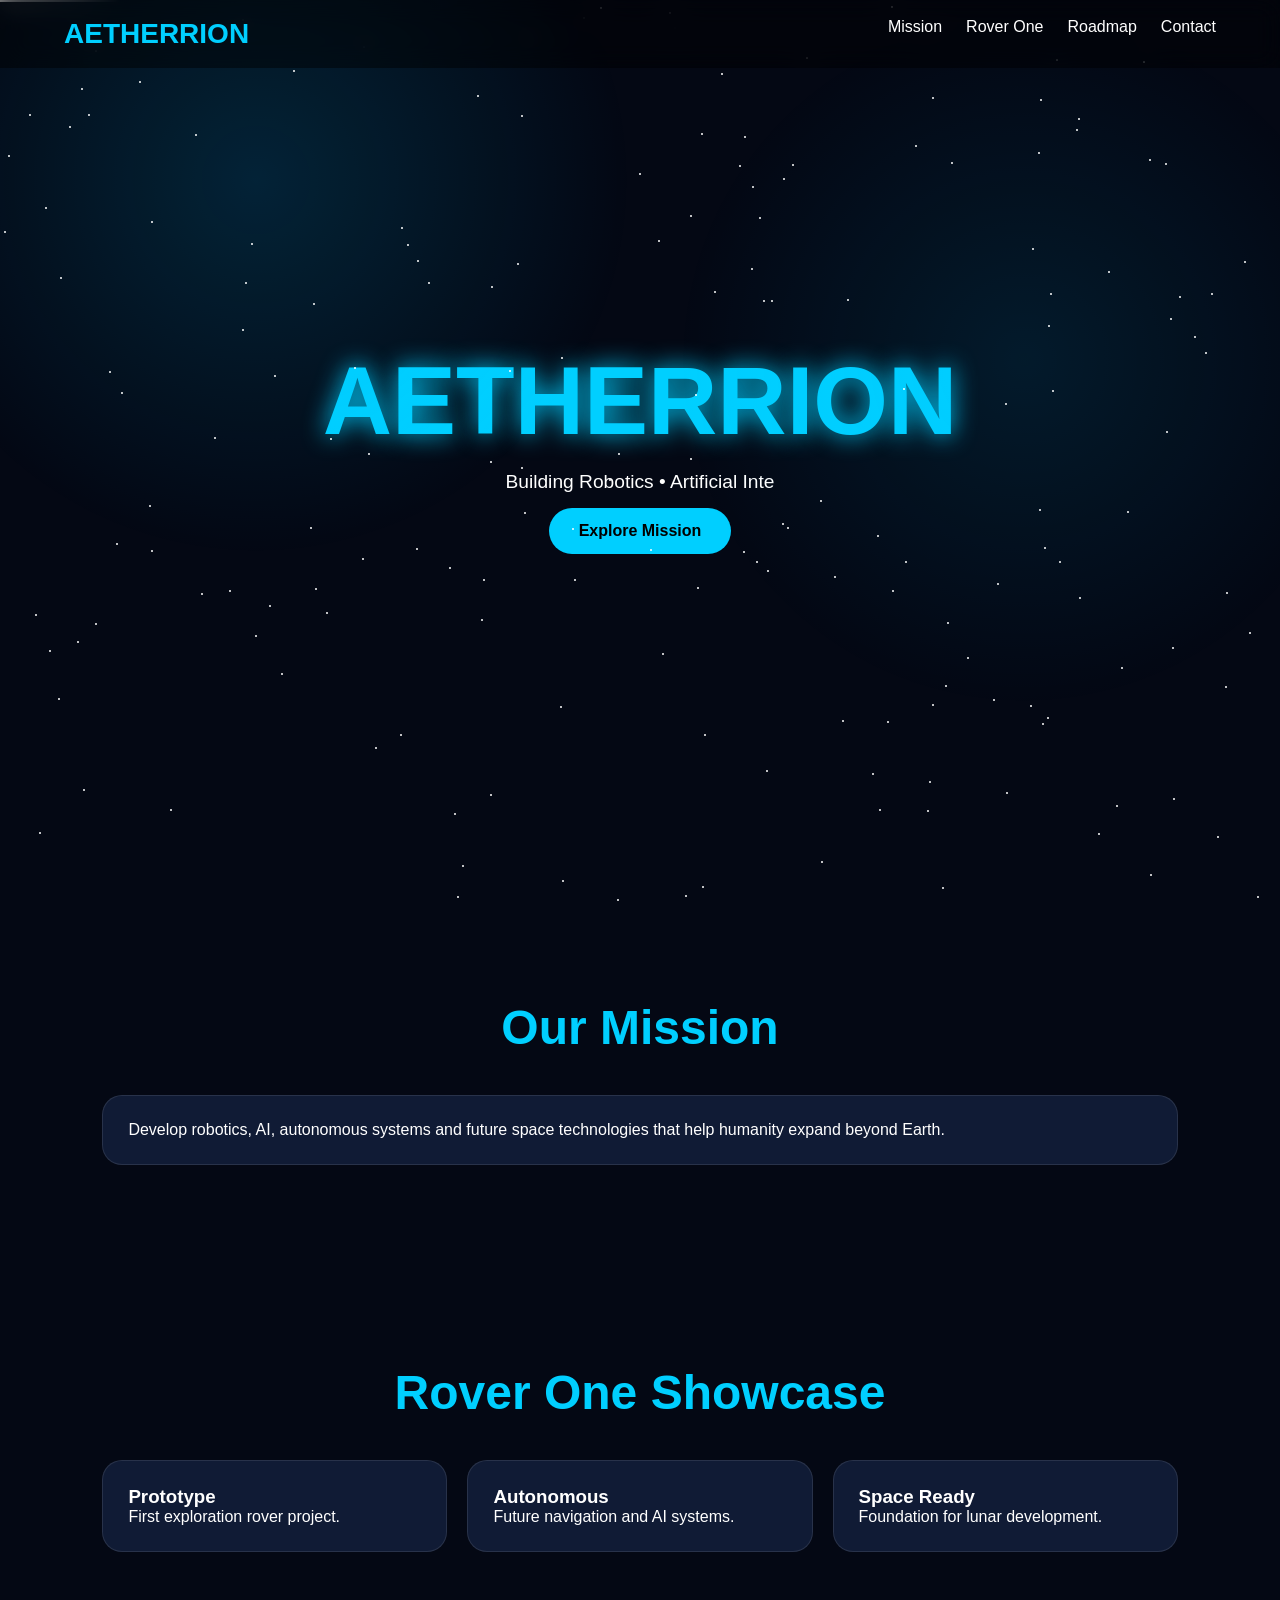
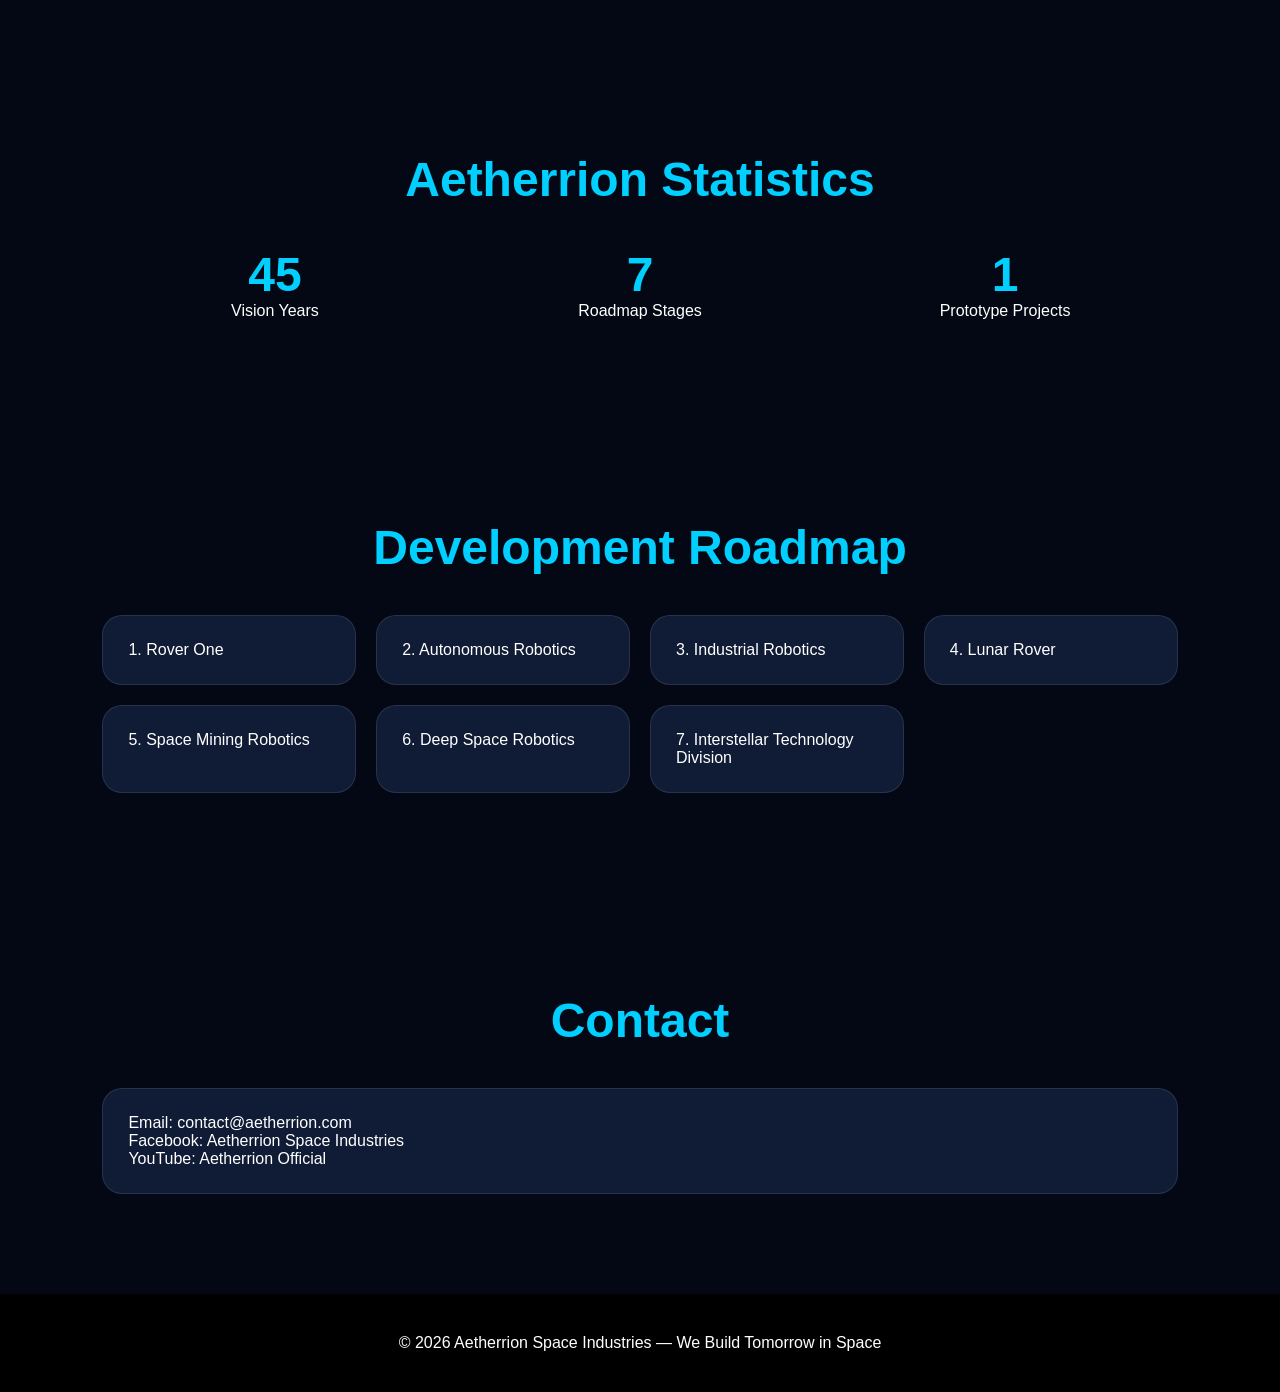
==== Index.html @ af01d2f5 "Add initial HTML structure for Aetherrion website Signed-off-by: Aetherrionspaceindustries <Aetherri" ====
<!DOCTYPE html>
<html lang="en">
<head>
<meta charset="UTF-8">
<meta name="viewport" content="width=device-width, initial-scale=1.0">
<title>Aetherrion V4 Ultra Premium</title>
<style>
*{margin:0;padding:0;box-sizing:border-box;scroll-behavior:smooth}
body{font-family:Arial,sans-serif;background:#040814;color:#fff;overflow-x:hidden}
body::before{
content:'';position:fixed;inset:0;
background:
radial-gradient(circle at 20% 20%,rgba(0,191,255,.15),transparent 30%),
radial-gradient(circle at 80% 40%,rgba(0,191,255,.1),transparent 30%);
pointer-events:none}
nav{position:fixed;top:0;width:100%;padding:18px 5%;display:flex;justify-content:space-between;
background:rgba(0,0,0,.45);backdrop-filter:blur(12px);z-index:999}
.logo{font-size:28px;font-weight:bold;color:#00cfff}
nav ul{display:flex;gap:24px;list-style:none}
nav a{text-decoration:none;color:#fff}
.hero{height:100vh;display:flex;flex-direction:column;justify-content:center;align-items:center;text-align:center}
.hero h1{font-size:6rem;color:#00cfff;text-shadow:0 0 25px #00cfff}
.hero p{max-width:800px;padding:15px;font-size:1.2rem}
.btn{padding:14px 30px;border-radius:30px;background:#00cfff;color:#000;text-decoration:none;font-weight:bold}
section{padding:100px 8%}
.title{text-align:center;color:#00cfff;font-size:3rem;margin-bottom:40px}
.card{background:#101b35;border:1px solid rgba(255,255,255,.1);padding:25px;border-radius:20px;transition:.3s}
.card:hover{transform:translateY(-8px);box-shadow:0 0 25px rgba(0,191,255,.5)}
.grid{display:grid;grid-template-columns:repeat(auto-fit,minmax(250px,1fr));gap:20px}
.stats{display:grid;grid-template-columns:repeat(auto-fit,minmax(200px,1fr));gap:20px}
.stat{text-align:center}
.stat h3{font-size:3rem;color:#00cfff}
.timeline{display:grid;grid-template-columns:repeat(auto-fit,minmax(220px,1fr));gap:20px}
footer{text-align:center;padding:40px;background:#000}
.star{position:fixed;width:2px;height:2px;background:white;border-radius:50%;animation:twinkle 3s infinite}
@keyframes twinkle{50%{opacity:.2}}
.shooting{position:fixed;width:120px;height:2px;background:linear-gradient(to right,#fff,transparent);
animation:shoot 8s linear infinite}
@keyframes shoot{
0%{transform:translate(-200px,-100px)}
100%{transform:translate(120vw,80vh)}
}
@media(max-width:768px){
.hero h1{font-size:3rem}
nav ul{display:none}
}
</style>
</head>
<body>
<div class="shooting"></div>
<nav>
<div class="logo">AETHERRION</div>
<ul>
<li><a href="#mission">Mission</a></li>
<li><a href="#rover">Rover One</a></li>
<li><a href="#roadmap">Roadmap</a></li>
<li><a href="#contact">Contact</a></li>
</ul>
</nav>

<section class="hero">
<h1>AETHERRION</h1>
<p id="typing"></p>
<a class="btn" href="#mission">Explore Mission</a>
</section>

<section id="mission">
<h2 class="title">Our Mission</h2>
<div class="card">
Develop robotics, AI, autonomous systems and future space technologies that help humanity expand beyond Earth.
</div>
</section>

<section id="rover">
<h2 class="title">Rover One Showcase</h2>
<div class="grid">
<div class="card"><h3>Prototype</h3><p>First exploration rover project.</p></div>
<div class="card"><h3>Autonomous</h3><p>Future navigation and AI systems.</p></div>
<div class="card"><h3>Space Ready</h3><p>Foundation for lunar development.</p></div>
</div>
</section>

<section>
<h2 class="title">Aetherrion Statistics</h2>
<div class="stats">
<div class="stat"><h3 id="c1">0</h3><p>Vision Years</p></div>
<div class="stat"><h3 id="c2">0</h3><p>Roadmap Stages</p></div>
<div class="stat"><h3 id="c3">0</h3><p>Prototype Projects</p></div>
</div>
</section>

<section id="roadmap">
<h2 class="title">Development Roadmap</h2>
<div class="timeline">
<div class="card">1. Rover One</div>
<div class="card">2. Autonomous Robotics</div>
<div class="card">3. Industrial Robotics</div>
<div class="card">4. Lunar Rover</div>
<div class="card">5. Space Mining Robotics</div>
<div class="card">6. Deep Space Robotics</div>
<div class="card">7. Interstellar Technology Division</div>
</div>
</section>

<section id="contact">
<h2 class="title">Contact</h2>
<div class="card">
<p>Email: contact@aetherrion.com</p>
<p>Facebook: Aetherrion Space Industries</p>
<p>YouTube: Aetherrion Official</p>
</div>
</section>

<footer>
<p>© 2026 Aetherrion Space Industries — We Build Tomorrow in Space</p>
</footer>

<script>
for(let i=0;i<180;i++){
 let s=document.createElement('div');
 s.className='star';
 s.style.left=Math.random()*100+'vw';
 s.style.top=Math.random()*100+'vh';
 s.style.animationDelay=Math.random()*3+'s';
 document.body.appendChild(s);
}
function counter(id,target){
 let c=0;
 let t=setInterval(()=>{
  c++;
  document.getElementById(id).textContent=c;
  if(c>=target) clearInterval(t);
 },40);
}
counter('c1',50);
counter('c2',7);
counter('c3',1);

const text="Building Robotics • Artificial Intelligence • Space Exploration";
let i=0;
function type(){
 if(i<text.length){
  document.getElementById('typing').textContent+=text.charAt(i);
  i++;
  setTimeout(type,50);
 }
}
type();
</script>
</body>
</html>
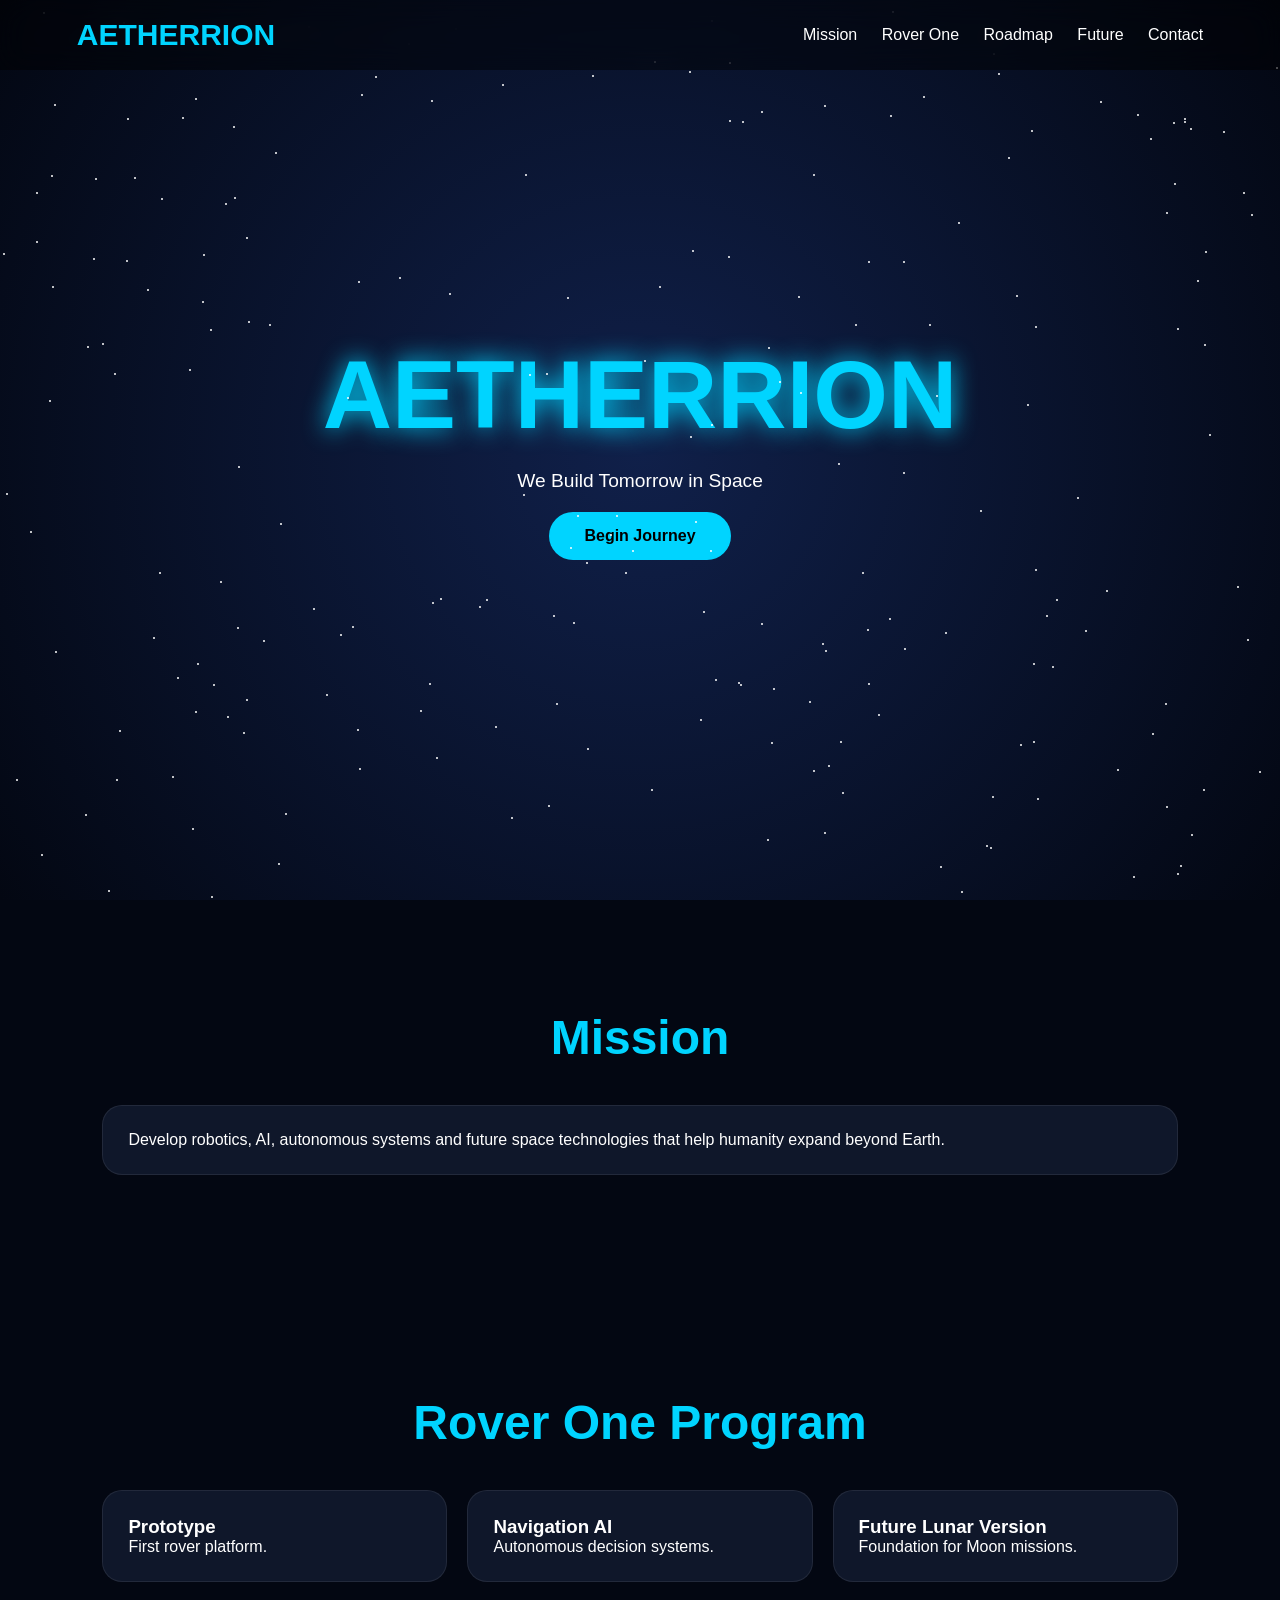
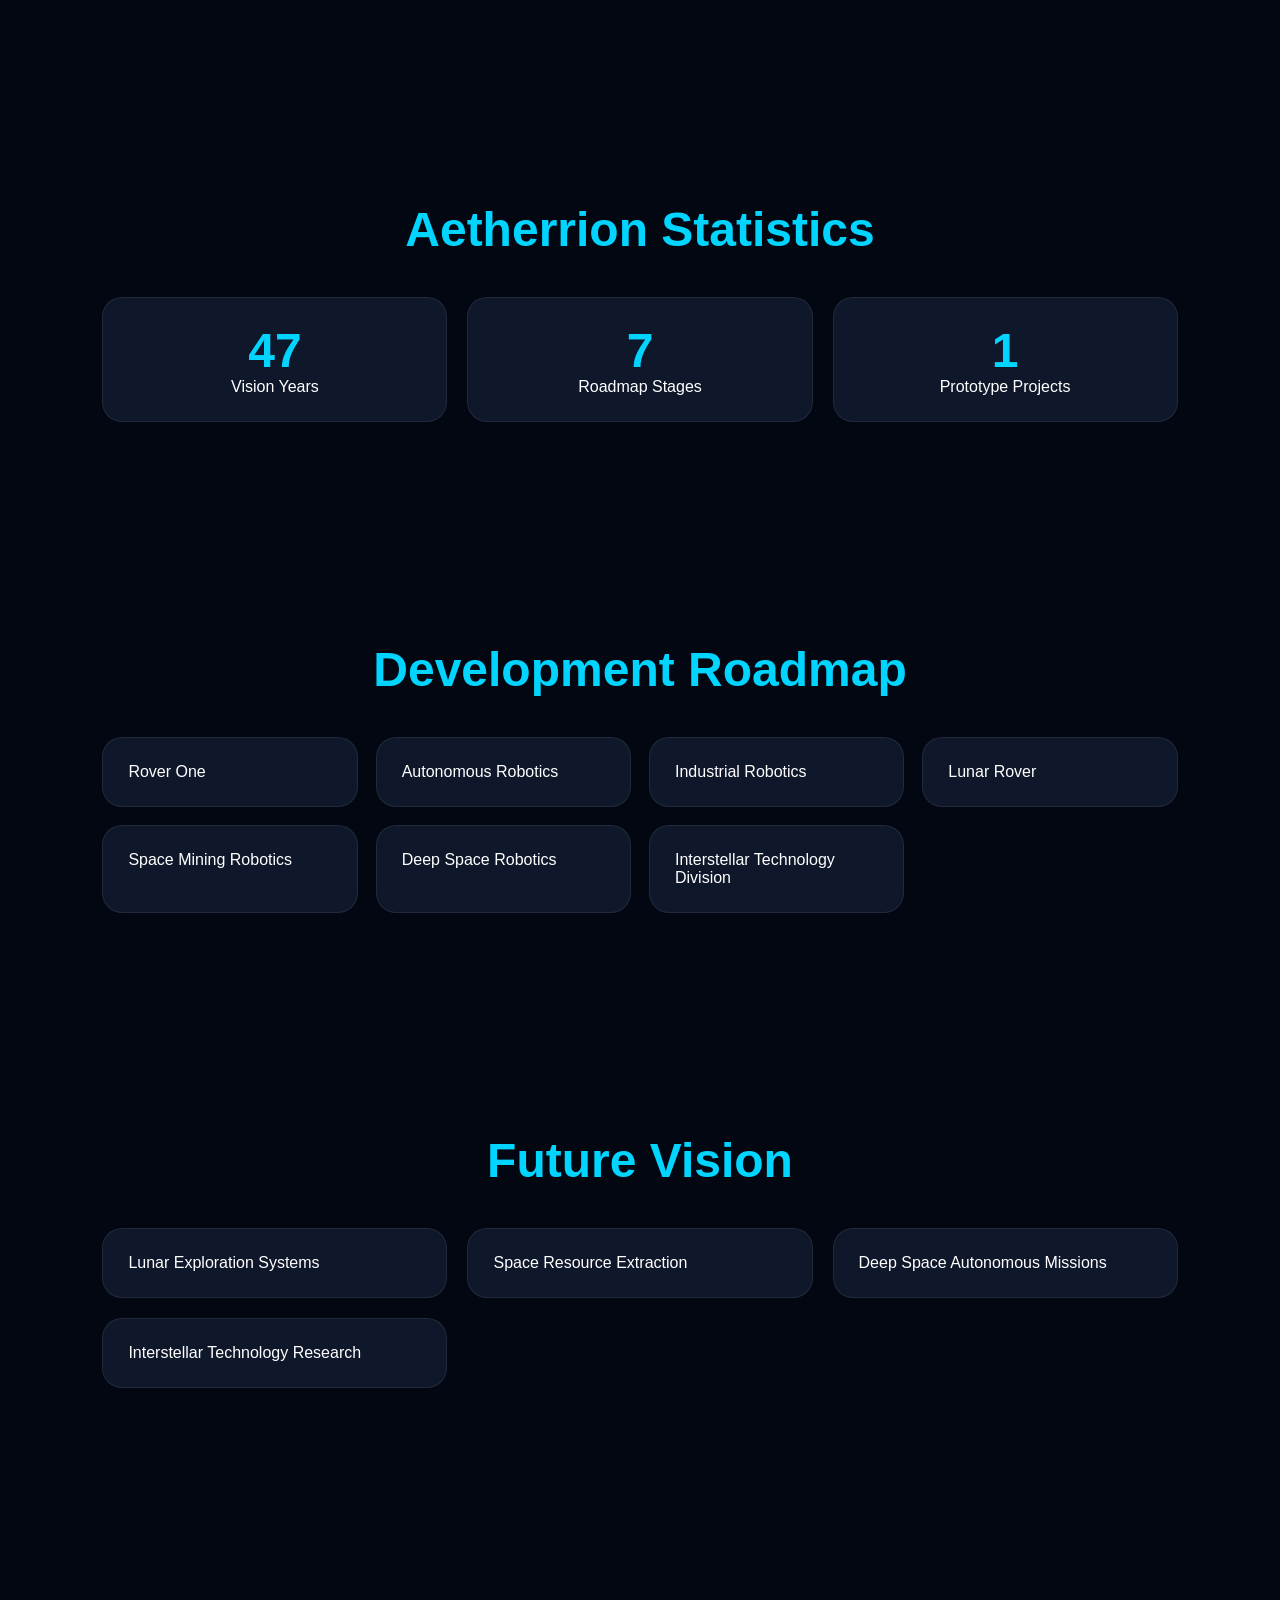
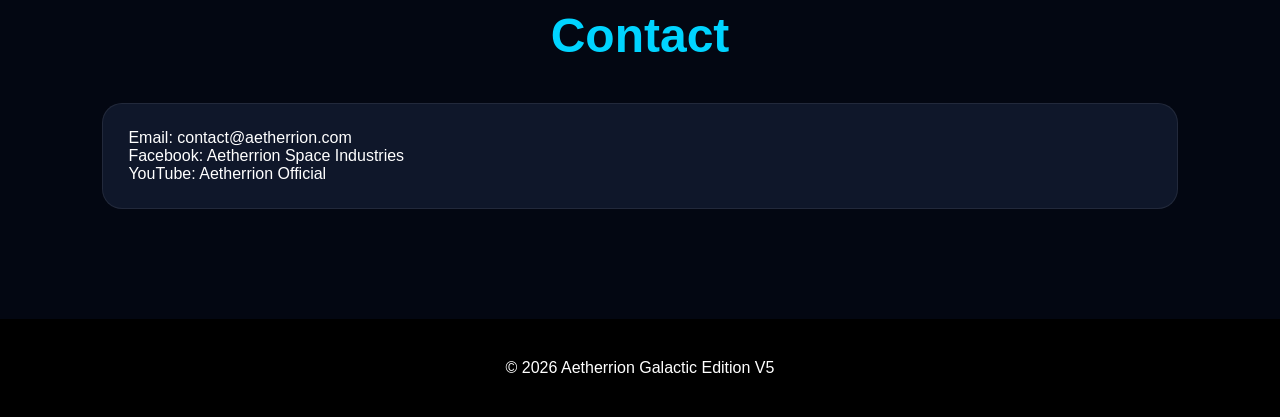
==== commit fea85adc: "Add initial HTML structure for Aetherrion V5 Signed-off-by: Aetherrionspaceindustries <Aetherrionspa" ====
--- a/Index.html
+++ b/Index.html
@@ -3,102 +3,102 @@
 <head>
 <meta charset="UTF-8">
 <meta name="viewport" content="width=device-width, initial-scale=1.0">
-<title>Aetherrion V4 Ultra Premium</title>
+<title>Aetherrion V5 Galactic Edition</title>
 <style>
 *{margin:0;padding:0;box-sizing:border-box;scroll-behavior:smooth}
-body{font-family:Arial,sans-serif;background:#040814;color:#fff;overflow-x:hidden}
-body::before{
-content:'';position:fixed;inset:0;
-background:
-radial-gradient(circle at 20% 20%,rgba(0,191,255,.15),transparent 30%),
-radial-gradient(circle at 80% 40%,rgba(0,191,255,.1),transparent 30%);
-pointer-events:none}
-nav{position:fixed;top:0;width:100%;padding:18px 5%;display:flex;justify-content:space-between;
-background:rgba(0,0,0,.45);backdrop-filter:blur(12px);z-index:999}
-.logo{font-size:28px;font-weight:bold;color:#00cfff}
-nav ul{display:flex;gap:24px;list-style:none}
-nav a{text-decoration:none;color:#fff}
-.hero{height:100vh;display:flex;flex-direction:column;justify-content:center;align-items:center;text-align:center}
-.hero h1{font-size:6rem;color:#00cfff;text-shadow:0 0 25px #00cfff}
-.hero p{max-width:800px;padding:15px;font-size:1.2rem}
-.btn{padding:14px 30px;border-radius:30px;background:#00cfff;color:#000;text-decoration:none;font-weight:bold}
-section{padding:100px 8%}
-.title{text-align:center;color:#00cfff;font-size:3rem;margin-bottom:40px}
-.card{background:#101b35;border:1px solid rgba(255,255,255,.1);padding:25px;border-radius:20px;transition:.3s}
-.card:hover{transform:translateY(-8px);box-shadow:0 0 25px rgba(0,191,255,.5)}
-.grid{display:grid;grid-template-columns:repeat(auto-fit,minmax(250px,1fr));gap:20px}
-.stats{display:grid;grid-template-columns:repeat(auto-fit,minmax(200px,1fr));gap:20px}
-.stat{text-align:center}
-.stat h3{font-size:3rem;color:#00cfff}
-.timeline{display:grid;grid-template-columns:repeat(auto-fit,minmax(220px,1fr));gap:20px}
+body{font-family:Segoe UI,Arial,sans-serif;background:#030712;color:white;overflow-x:hidden}
+nav{position:fixed;top:0;width:100%;display:flex;justify-content:space-between;align-items:center;
+padding:18px 6%;background:rgba(0,0,0,.45);backdrop-filter:blur(14px);z-index:1000}
+.logo{font-size:30px;font-weight:700;color:#00d4ff}
+nav a{color:white;text-decoration:none;margin-left:20px}
+.hero{height:100vh;display:flex;flex-direction:column;justify-content:center;align-items:center;text-align:center;
+background:radial-gradient(circle at center,#10204a,#030712)}
+.hero h1{font-size:6rem;color:#00d4ff;text-shadow:0 0 25px #00d4ff}
+.hero p{max-width:900px;padding:20px;font-size:1.2rem}
+.btn{background:#00d4ff;color:#000;padding:15px 35px;border-radius:30px;text-decoration:none;font-weight:bold}
+section{padding:110px 8%}
+.title{text-align:center;font-size:3rem;color:#00d4ff;margin-bottom:40px}
+.grid{display:grid;grid-template-columns:repeat(auto-fit,minmax(260px,1fr));gap:20px}
+.card{background:#0f172a;padding:25px;border-radius:20px;border:1px solid rgba(255,255,255,.08);transition:.3s}
+.card:hover{transform:translateY(-10px);box-shadow:0 0 30px rgba(0,212,255,.4)}
+.timeline{display:grid;grid-template-columns:repeat(auto-fit,minmax(220px,1fr));gap:18px}
+.counter{display:grid;grid-template-columns:repeat(auto-fit,minmax(220px,1fr));gap:20px}
+.counter .card{text-align:center}
+.counter h3{font-size:3rem;color:#00d4ff}
+.gallery img{width:100%;border-radius:15px}
 footer{text-align:center;padding:40px;background:#000}
-.star{position:fixed;width:2px;height:2px;background:white;border-radius:50%;animation:twinkle 3s infinite}
+.star{position:fixed;width:2px;height:2px;background:#fff;border-radius:50%;animation:twinkle 3s infinite}
 @keyframes twinkle{50%{opacity:.2}}
-.shooting{position:fixed;width:120px;height:2px;background:linear-gradient(to right,#fff,transparent);
-animation:shoot 8s linear infinite}
-@keyframes shoot{
-0%{transform:translate(-200px,-100px)}
-100%{transform:translate(120vw,80vh)}
-}
 @media(max-width:768px){
 .hero h1{font-size:3rem}
-nav ul{display:none}
+nav .menu{display:none}
 }
 </style>
 </head>
 <body>
-<div class="shooting"></div>
+
 <nav>
 <div class="logo">AETHERRION</div>
-<ul>
-<li><a href="#mission">Mission</a></li>
-<li><a href="#rover">Rover One</a></li>
-<li><a href="#roadmap">Roadmap</a></li>
-<li><a href="#contact">Contact</a></li>
-</ul>
+<div class="menu">
+<a href="#mission">Mission</a>
+<a href="#rover">Rover One</a>
+<a href="#roadmap">Roadmap</a>
+<a href="#future">Future</a>
+<a href="#contact">Contact</a>
+</div>
 </nav>
 
 <section class="hero">
 <h1>AETHERRION</h1>
-<p id="typing"></p>
-<a class="btn" href="#mission">Explore Mission</a>
+<p>We Build Tomorrow in Space</p>
+<a href="#mission" class="btn">Begin Journey</a>
 </section>
 
 <section id="mission">
-<h2 class="title">Our Mission</h2>
+<h2 class="title">Mission</h2>
 <div class="card">
 Develop robotics, AI, autonomous systems and future space technologies that help humanity expand beyond Earth.
 </div>
 </section>
 
 <section id="rover">
-<h2 class="title">Rover One Showcase</h2>
+<h2 class="title">Rover One Program</h2>
 <div class="grid">
-<div class="card"><h3>Prototype</h3><p>First exploration rover project.</p></div>
-<div class="card"><h3>Autonomous</h3><p>Future navigation and AI systems.</p></div>
-<div class="card"><h3>Space Ready</h3><p>Foundation for lunar development.</p></div>
+<div class="card"><h3>Prototype</h3><p>First rover platform.</p></div>
+<div class="card"><h3>Navigation AI</h3><p>Autonomous decision systems.</p></div>
+<div class="card"><h3>Future Lunar Version</h3><p>Foundation for Moon missions.</p></div>
 </div>
 </section>
 
 <section>
 <h2 class="title">Aetherrion Statistics</h2>
-<div class="stats">
-<div class="stat"><h3 id="c1">0</h3><p>Vision Years</p></div>
-<div class="stat"><h3 id="c2">0</h3><p>Roadmap Stages</p></div>
-<div class="stat"><h3 id="c3">0</h3><p>Prototype Projects</p></div>
+<div class="counter">
+<div class="card"><h3 id="c1">0</h3><p>Vision Years</p></div>
+<div class="card"><h3 id="c2">0</h3><p>Roadmap Stages</p></div>
+<div class="card"><h3 id="c3">0</h3><p>Prototype Projects</p></div>
 </div>
 </section>
 
 <section id="roadmap">
 <h2 class="title">Development Roadmap</h2>
 <div class="timeline">
-<div class="card">1. Rover One</div>
-<div class="card">2. Autonomous Robotics</div>
-<div class="card">3. Industrial Robotics</div>
-<div class="card">4. Lunar Rover</div>
-<div class="card">5. Space Mining Robotics</div>
-<div class="card">6. Deep Space Robotics</div>
-<div class="card">7. Interstellar Technology Division</div>
+<div class="card">Rover One</div>
+<div class="card">Autonomous Robotics</div>
+<div class="card">Industrial Robotics</div>
+<div class="card">Lunar Rover</div>
+<div class="card">Space Mining Robotics</div>
+<div class="card">Deep Space Robotics</div>
+<div class="card">Interstellar Technology Division</div>
+</div>
+</section>
+
+<section id="future">
+<h2 class="title">Future Vision</h2>
+<div class="grid">
+<div class="card">Lunar Exploration Systems</div>
+<div class="card">Space Resource Extraction</div>
+<div class="card">Deep Space Autonomous Missions</div>
+<div class="card">Interstellar Technology Research</div>
 </div>
 </section>
 
@@ -112,40 +112,27 @@
 </section>
 
 <footer>
-<p>© 2026 Aetherrion Space Industries — We Build Tomorrow in Space</p>
+© 2026 Aetherrion Galactic Edition V5
 </footer>
 
 <script>
-for(let i=0;i<180;i++){
+for(let i=0;i<220;i++){
  let s=document.createElement('div');
  s.className='star';
  s.style.left=Math.random()*100+'vw';
  s.style.top=Math.random()*100+'vh';
- s.style.animationDelay=Math.random()*3+'s';
  document.body.appendChild(s);
 }
-function counter(id,target){
- let c=0;
+function run(id,target){
+ let n=0;
  let t=setInterval(()=>{
-  c++;
-  document.getElementById(id).textContent=c;
-  if(c>=target) clearInterval(t);
+  n++;
+  document.getElementById(id).innerText=n;
+  if(n>=target) clearInterval(t);
  },40);
 }
-counter('c1',50);
-counter('c2',7);
-counter('c3',1);
+run('c1',50); run('c2',7); run('c3',1);
+</script>
 
-const text="Building Robotics • Artificial Intelligence • Space Exploration";
-let i=0;
-function type(){
- if(i<text.length){
-  document.getElementById('typing').textContent+=text.charAt(i);
-  i++;
-  setTimeout(type,50);
- }
-}
-type();
-</script>
 </body>
 </html>
